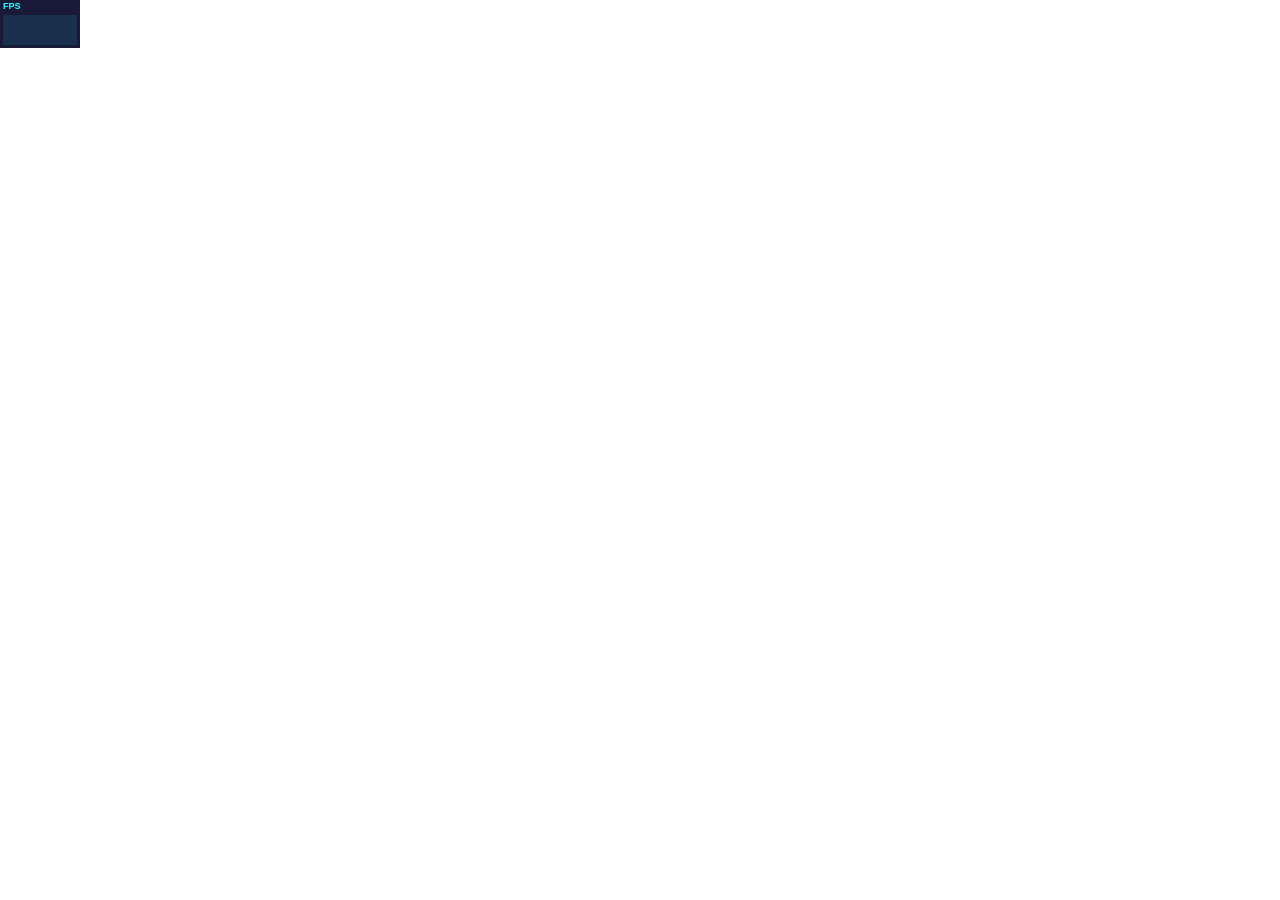
==== index.html @ b57ef677 "test fs" ====
<!--forgive the mess-->
<head>
  <!-- three.js library -->
  <script src='js/three.js'></script>
  <script src="js/stats.min.js"></script>
  <script src = "js/viewportSize-min.js"></script>
  <!-- ar.js -->
  <script src="js/ar.js"></script>
  <script>THREEx.ArToolkitContext.baseURL = 'https://rawgit.com/jeromeetienne/ar.js/master/three.js/'</script>
  <!-- test obj with three.js loader -->
  <!--<script src='js/three.js'></script>-->
  <script src='js/GLTFLoader.js'></script>
  <script src="js/stats.min.js"></script>
  <style>
	canvas {
		display:block;
	}
    body {
        height: 100vh;
        padding: 0;
				margin:0;
				width:100vh;
				position:absolute;
				overflow:hidden;
    }
  </style>
  <title>Study Bear</title>
</head>

<body>
	<script>
	var scene, camera, renderer, clock, deltaTime, totalTime;
	var arToolkitSource, arToolkitContext;
	var markerRoot1;
	var mesh1;
// array of functions for the rendering loop
	var onRenderFcts= [];

	initialize();
	//animate();
	function initialize()
	{
		scene = new THREE.Scene();
		let ambientLight = new THREE.AmbientLight( 0xcccccc, 1.0 );
		scene.add( ambientLight );

		camera = new THREE.Camera();
		scene.add(camera);
		renderer = new THREE.WebGLRenderer({
			antialias : true,
			alpha: true
		});
		renderer.setClearColor(new THREE.Color('lightgrey'), 0)
		var width  = viewportSize.getWidth(),
		height = viewportSize.getHeight();
		renderer.setSize( width, height );
		renderer.domElement.style.position = 'absolute'
		renderer.domElement.style.top = '0px'
		renderer.domElement.style.left = '0px'
		renderer.domElement.style.overflow = 'hidden'

		document.body.appendChild( renderer.domElement );
		clock = new THREE.Clock();
		deltaTime = 0;
		totalTime = 0;

		////////////////////////////////////////////////////////////
		// setup arToolkitSource
		////////////////////////////////////////////////////////////
		arToolkitSource = new THREEx.ArToolkitSource({
			sourceType : 'webcam',
		});
		function onResizeElement()
		{
			arToolkitSource.onResizeElement()
			arToolkitSource.copyElementSizeTo(renderer.domElement)
			if ( arToolkitContext.arController !== null )
			{
				arToolkitSource.copyElementSizeTo(arToolkitContext.arController.canvas)
			}
		}
		arToolkitSource.init(function onReady(){
			onResizeElement()
		});

		// handle resize event
		window.addEventListener('resize', function(){
			onResizeElement()
		});
		////////////////////////////////////////////////////////////
		// setup arToolkitContext
		////////////////////////////////////////////////////////////
		// create atToolkitContext
		arToolkitContext = new THREEx.ArToolkitContext({
			cameraParametersUrl: 'data/camera_para.dat',
			detectionMode: 'mono'
		});
		// copy projection matrix to camera when initialization complete
		arToolkitContext.init( function onCompleted(){
			camera.projectionMatrix.copy( arToolkitContext.getProjectionMatrix() );
		});
		////////////////////////////////////////////////////////////
		// setup markerRoots
		////////////////////////////////////////////////////////////
		// build markerControls
		markerRoot1 = new THREE.Group();
		scene.add(markerRoot1);
		let markerControls1 = new THREEx.ArMarkerControls(arToolkitContext, markerRoot1, {
			type: 'pattern', patternUrl: "data/col60.patt", //60 scaling colored
		})
		let geometry1 = new THREE.PlaneBufferGeometry(1,1, 4,4);
let loader = new THREE.TextureLoader();
// let texture = loader.load( 'images/earth.jpg', render );
let material1 = new THREE.MeshBasicMaterial( { color: 0xd0dcef, opacity: 0.5 } );
mesh1 = new THREE.Mesh( geometry1, material1 );
mesh1.rotation.x = -Math.PI/2;
markerRoot1.add( mesh1 );
		function onProgress(xhr) { console.log( (xhr.loaded / xhr.total * 100) + '% loaded' ); }
		function onError(xhr) { console.log( 'An error happened' ); }

		// build a smoothedControls
			var smoothedRoot = new THREE.Group()
			scene.add(smoothedRoot)
			var smoothedControls = new THREEx.ArSmoothedControls(smoothedRoot, {
				lerpPosition: 0.4,
				lerpQuaternion: 0.3,
				lerpScale: 1,
			})
			onRenderFcts.push(function(delta){
				smoothedControls.update(markerRoot1)
			})

var arWorldRoot = smoothedRoot

var light = new THREE.PointLight( 0xffffff, 1, 100 );
light.position.set( 0, 10, 0 );
light.castShadow = true;
scene.add( light );


var loader2 = new THREE.GLTFLoader();
loader2.load( 'bear/writing2.gltf', function ( gltf ) {
      gltf.scene.animations;
			gltf.scene.scale.set( 0.12, 0.12, 0.12);
			gltf.scene.rotation.x=-1.57
			gltf.scene.rotation.y=-0.55
			gltf.scene.position.x = 0.25;
      gltf.scene.position.y = 0.4;
			gltf.scene.position.z = 0.53;
			arWorldRoot.add(gltf.scene);
      //////////////////////////////////////////////////////////////////////////////////
      	//		animation
      	//////////////////////////////////////////////////////////////////////////////////

      animationMixer = new THREE.AnimationMixer(gltf.scene)
      animation = animationMixer.clipAction( gltf.animations[ 0 ] )
      animation.setLoop( THREE.LoopRepeat )
      animation.play()
      animate();
}, undefined, function ( error ) {
	console.error( error );
} );
}

	// update artoolkit on every frame
onRenderFcts.push(function(){
	if( arToolkitSource.ready === false )	return
	arToolkitContext.update( arToolkitSource.domElement )
})

//////////////////////////////////////////////////////////////////////////////////
	//		render the whole thing on the page
	//////////////////////////////////////////////////////////////////////////////////
var stats = new Stats();
document.body.appendChild( stats.dom );
// render the scene
onRenderFcts.push(function(){
	renderer.render( scene, camera );
	stats.update();
})



function animate() {
      requestAnimationFrame( animate );
      var delta = clock.getDelta();
      animationMixer.update( delta );
      renderer.render( scene, camera );
    }

// run the rendering loop
	var lastTimeMsec= null
	requestAnimationFrame(function animate(nowMsec){
		// keep looping
		requestAnimationFrame( animate );
		// measure time
		lastTimeMsec	= lastTimeMsec || nowMsec-1000/60
		var deltaMsec	= Math.min(200, nowMsec - lastTimeMsec)
		lastTimeMsec	= nowMsec
		// call each update function
		onRenderFcts.forEach(function(onRenderFct){
			onRenderFct(deltaMsec/1000, nowMsec/1000)
		})
	})
	</script>
</body>
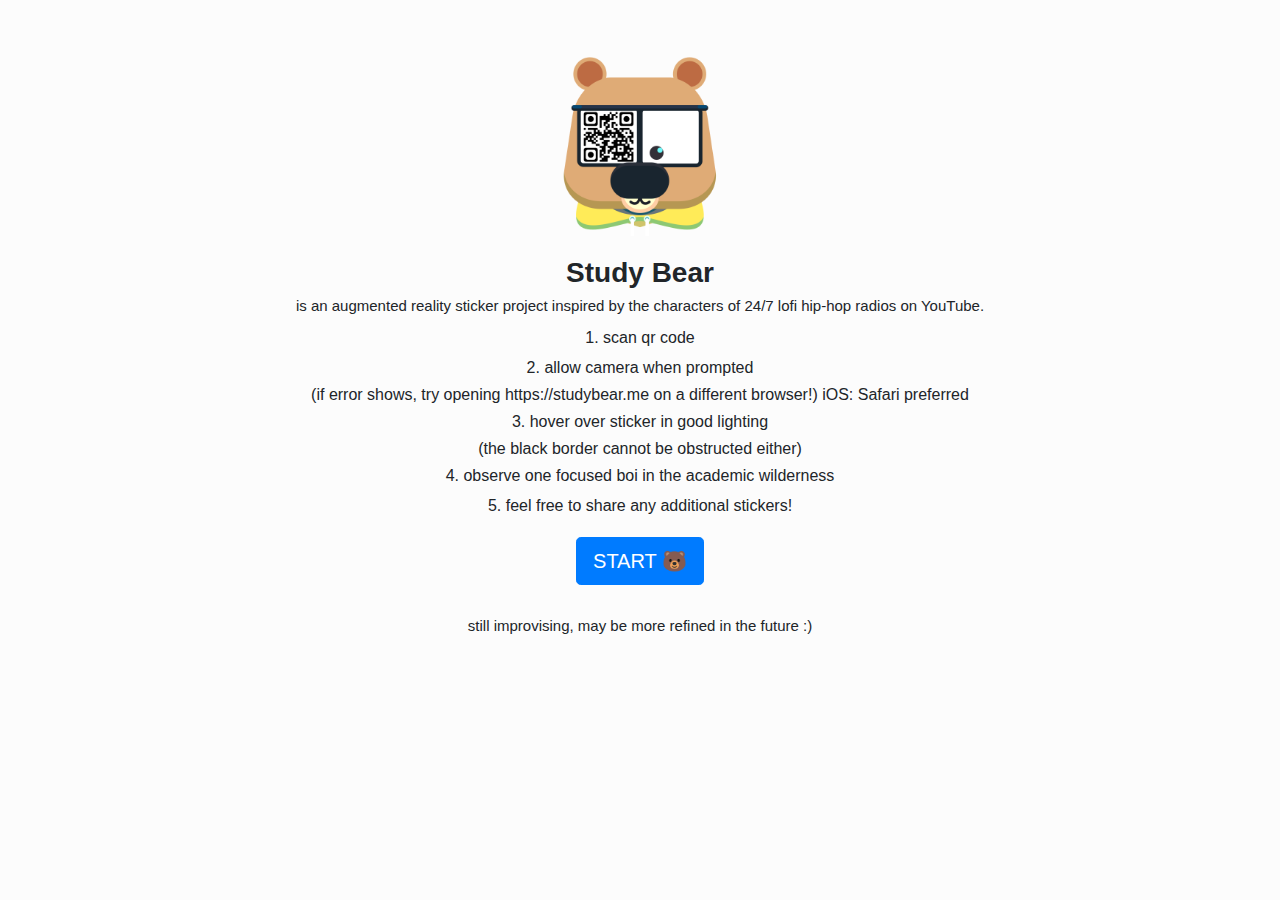
==== commit 92164aa6: "test fs" ====
--- a/index.html
+++ b/index.html
@@ -1,206 +1,41 @@
-<!--forgive the mess-->
-<head>
-  <!-- three.js library -->
-  <script src='js/three.js'></script>
-  <script src="js/stats.min.js"></script>
-  <script src = "js/viewportSize-min.js"></script>
-  <!-- ar.js -->
-  <script src="js/ar.js"></script>
-  <script>THREEx.ArToolkitContext.baseURL = 'https://rawgit.com/jeromeetienne/ar.js/master/three.js/'</script>
-  <!-- test obj with three.js loader -->
-  <!--<script src='js/three.js'></script>-->
-  <script src='js/GLTFLoader.js'></script>
-  <script src="js/stats.min.js"></script>
-  <style>
-	canvas {
-		display:block;
-	}
-    body {
-        height: 100vh;
-        padding: 0;
-				margin:0;
-				width:100vh;
-				position:absolute;
-				overflow:hidden;
-    }
-  </style>
-  <title>Study Bear</title>
-</head>
+<!DOCTYPE html>
+<html lang="en">
+  <head>
+    <meta charset="utf-8">
+    <meta name="viewport" content="width=device-width, initial-scale=1, shrink-to-fit=no">
 
-<body>
-	<script>
-	var scene, camera, renderer, clock, deltaTime, totalTime;
-	var arToolkitSource, arToolkitContext;
-	var markerRoot1;
-	var mesh1;
-// array of functions for the rendering loop
-	var onRenderFcts= [];
+    <!-- Bootstrap CSS -->
+    <link rel="stylesheet" href="https://stackpath.bootstrapcdn.com/bootstrap/4.3.1/css/bootstrap.min.css" integrity="sha384-ggOyR0iXCbMQv3Xipma34MD+dH/1fQ784/j6cY/iJTQUOhcWr7x9JvoRxT2MZw1T" crossorigin="anonymous">
+    <link rel="stylesheet" href="css/edit.css">
+    <title>Study Bear</title>
+  </head>
+  <body>
+    <div class="center-div">
+    <div class="col-xs-1" align="center">
+    <img src = "img/test.png" width="18%" style ="padding-top:5%;">
+    <h3 style="font-weight:700; padding-top:20px;">Study Bear</h3>
+    <h6 style="font-size:15px;"> is an augmented reality sticker project inspired by the characters of 24/7 lofi hip-hop radios on YouTube.</h6>
+    <ul class = "list-unstyled">
+      <li>1.	scan qr code</li>
+      <li>2.	allow camera when prompted</li>
+      <caption style="font-size:15px">(if error shows, try opening https://studybear.me on a different browser!)
+      iOS: Safari preferred</caption>
+      <li>3.	hover over sticker in good lighting</li>
+      <caption style="font-size:15px">(the black border cannot be obstructed either)</caption>
+      <li>4.	observe one focused boi in the academic wilderness</li>
+      <li>5. feel free to share any additional stickers!</li>
+  </ul>
+  <a href="bear.html"><button type="button" class="btn btn-primary btn-lg">START &#128059;</button></a>
+  <footer>
+  <p style="padding-top:30px; font-size:15px;">still improvising, may be more refined in the future :)</p>
+  </footer>
+</div>
+</div>
 
-	initialize();
-	//animate();
-	function initialize()
-	{
-		scene = new THREE.Scene();
-		let ambientLight = new THREE.AmbientLight( 0xcccccc, 1.0 );
-		scene.add( ambientLight );
-
-		camera = new THREE.Camera();
-		scene.add(camera);
-		renderer = new THREE.WebGLRenderer({
-			antialias : true,
-			alpha: true
-		});
-		renderer.setClearColor(new THREE.Color('lightgrey'), 0)
-		var width  = viewportSize.getWidth(),
-		height = viewportSize.getHeight();
-		renderer.setSize( width, height );
-		renderer.domElement.style.position = 'absolute'
-		renderer.domElement.style.top = '0px'
-		renderer.domElement.style.left = '0px'
-		renderer.domElement.style.overflow = 'hidden'
-
-		document.body.appendChild( renderer.domElement );
-		clock = new THREE.Clock();
-		deltaTime = 0;
-		totalTime = 0;
-
-		////////////////////////////////////////////////////////////
-		// setup arToolkitSource
-		////////////////////////////////////////////////////////////
-		arToolkitSource = new THREEx.ArToolkitSource({
-			sourceType : 'webcam',
-		});
-		function onResizeElement()
-		{
-			arToolkitSource.onResizeElement()
-			arToolkitSource.copyElementSizeTo(renderer.domElement)
-			if ( arToolkitContext.arController !== null )
-			{
-				arToolkitSource.copyElementSizeTo(arToolkitContext.arController.canvas)
-			}
-		}
-		arToolkitSource.init(function onReady(){
-			onResizeElement()
-		});
-
-		// handle resize event
-		window.addEventListener('resize', function(){
-			onResizeElement()
-		});
-		////////////////////////////////////////////////////////////
-		// setup arToolkitContext
-		////////////////////////////////////////////////////////////
-		// create atToolkitContext
-		arToolkitContext = new THREEx.ArToolkitContext({
-			cameraParametersUrl: 'data/camera_para.dat',
-			detectionMode: 'mono'
-		});
-		// copy projection matrix to camera when initialization complete
-		arToolkitContext.init( function onCompleted(){
-			camera.projectionMatrix.copy( arToolkitContext.getProjectionMatrix() );
-		});
-		////////////////////////////////////////////////////////////
-		// setup markerRoots
-		////////////////////////////////////////////////////////////
-		// build markerControls
-		markerRoot1 = new THREE.Group();
-		scene.add(markerRoot1);
-		let markerControls1 = new THREEx.ArMarkerControls(arToolkitContext, markerRoot1, {
-			type: 'pattern', patternUrl: "data/col60.patt", //60 scaling colored
-		})
-		let geometry1 = new THREE.PlaneBufferGeometry(1,1, 4,4);
-let loader = new THREE.TextureLoader();
-// let texture = loader.load( 'images/earth.jpg', render );
-let material1 = new THREE.MeshBasicMaterial( { color: 0xd0dcef, opacity: 0.5 } );
-mesh1 = new THREE.Mesh( geometry1, material1 );
-mesh1.rotation.x = -Math.PI/2;
-markerRoot1.add( mesh1 );
-		function onProgress(xhr) { console.log( (xhr.loaded / xhr.total * 100) + '% loaded' ); }
-		function onError(xhr) { console.log( 'An error happened' ); }
-
-		// build a smoothedControls
-			var smoothedRoot = new THREE.Group()
-			scene.add(smoothedRoot)
-			var smoothedControls = new THREEx.ArSmoothedControls(smoothedRoot, {
-				lerpPosition: 0.4,
-				lerpQuaternion: 0.3,
-				lerpScale: 1,
-			})
-			onRenderFcts.push(function(delta){
-				smoothedControls.update(markerRoot1)
-			})
-
-var arWorldRoot = smoothedRoot
-
-var light = new THREE.PointLight( 0xffffff, 1, 100 );
-light.position.set( 0, 10, 0 );
-light.castShadow = true;
-scene.add( light );
-
-
-var loader2 = new THREE.GLTFLoader();
-loader2.load( 'bear/writing2.gltf', function ( gltf ) {
-      gltf.scene.animations;
-			gltf.scene.scale.set( 0.12, 0.12, 0.12);
-			gltf.scene.rotation.x=-1.57
-			gltf.scene.rotation.y=-0.55
-			gltf.scene.position.x = 0.25;
-      gltf.scene.position.y = 0.4;
-			gltf.scene.position.z = 0.53;
-			arWorldRoot.add(gltf.scene);
-      //////////////////////////////////////////////////////////////////////////////////
-      	//		animation
-      	//////////////////////////////////////////////////////////////////////////////////
-
-      animationMixer = new THREE.AnimationMixer(gltf.scene)
-      animation = animationMixer.clipAction( gltf.animations[ 0 ] )
-      animation.setLoop( THREE.LoopRepeat )
-      animation.play()
-      animate();
-}, undefined, function ( error ) {
-	console.error( error );
-} );
-}
-
-	// update artoolkit on every frame
-onRenderFcts.push(function(){
-	if( arToolkitSource.ready === false )	return
-	arToolkitContext.update( arToolkitSource.domElement )
-})
-
-//////////////////////////////////////////////////////////////////////////////////
-	//		render the whole thing on the page
-	//////////////////////////////////////////////////////////////////////////////////
-var stats = new Stats();
-document.body.appendChild( stats.dom );
-// render the scene
-onRenderFcts.push(function(){
-	renderer.render( scene, camera );
-	stats.update();
-})
-
-
-
-function animate() {
-      requestAnimationFrame( animate );
-      var delta = clock.getDelta();
-      animationMixer.update( delta );
-      renderer.render( scene, camera );
-    }
-
-// run the rendering loop
-	var lastTimeMsec= null
-	requestAnimationFrame(function animate(nowMsec){
-		// keep looping
-		requestAnimationFrame( animate );
-		// measure time
-		lastTimeMsec	= lastTimeMsec || nowMsec-1000/60
-		var deltaMsec	= Math.min(200, nowMsec - lastTimeMsec)
-		lastTimeMsec	= nowMsec
-		// call each update function
-		onRenderFcts.forEach(function(onRenderFct){
-			onRenderFct(deltaMsec/1000, nowMsec/1000)
-		})
-	})
-	</script>
-</body>
+    <!-- Optional JavaScript -->
+    <!-- jQuery first, then Popper.js, then Bootstrap JS -->
+    <script src="https://code.jquery.com/jquery-3.3.1.slim.min.js" integrity="sha384-q8i/X+965DzO0rT7abK41JStQIAqVgRVzpbzo5smXKp4YfRvH+8abtTE1Pi6jizo" crossorigin="anonymous"></script>
+    <script src="https://cdnjs.cloudflare.com/ajax/libs/popper.js/1.14.7/umd/popper.min.js" integrity="sha384-UO2eT0CpHqdSJQ6hJty5KVphtPhzWj9WO1clHTMGa3JDZwrnQq4sF86dIHNDz0W1" crossorigin="anonymous"></script>
+    <script src="https://stackpath.bootstrapcdn.com/bootstrap/4.3.1/js/bootstrap.min.js" integrity="sha384-JjSmVgyd0p3pXB1rRibZUAYoIIy6OrQ6VrjIEaFf/nJGzIxFDsf4x0xIM+B07jRM" crossorigin="anonymous"></script>
+  </body>
+</html>
--- a/css/edit.css
+++ b/css/edit.css
@@ -0,0 +1,20 @@
+body
+{
+  background-color: #fcfcfc;
+}
+.center-div
+{
+  position: absolute;
+  margin: auto;
+  top: 0;
+  right: 0;
+  bottom: 0;
+  left: 0;
+  width: 80%;
+  height: 100%;
+}
+
+li{
+  line-height: 30px;
+  font-weight: 500;
+}
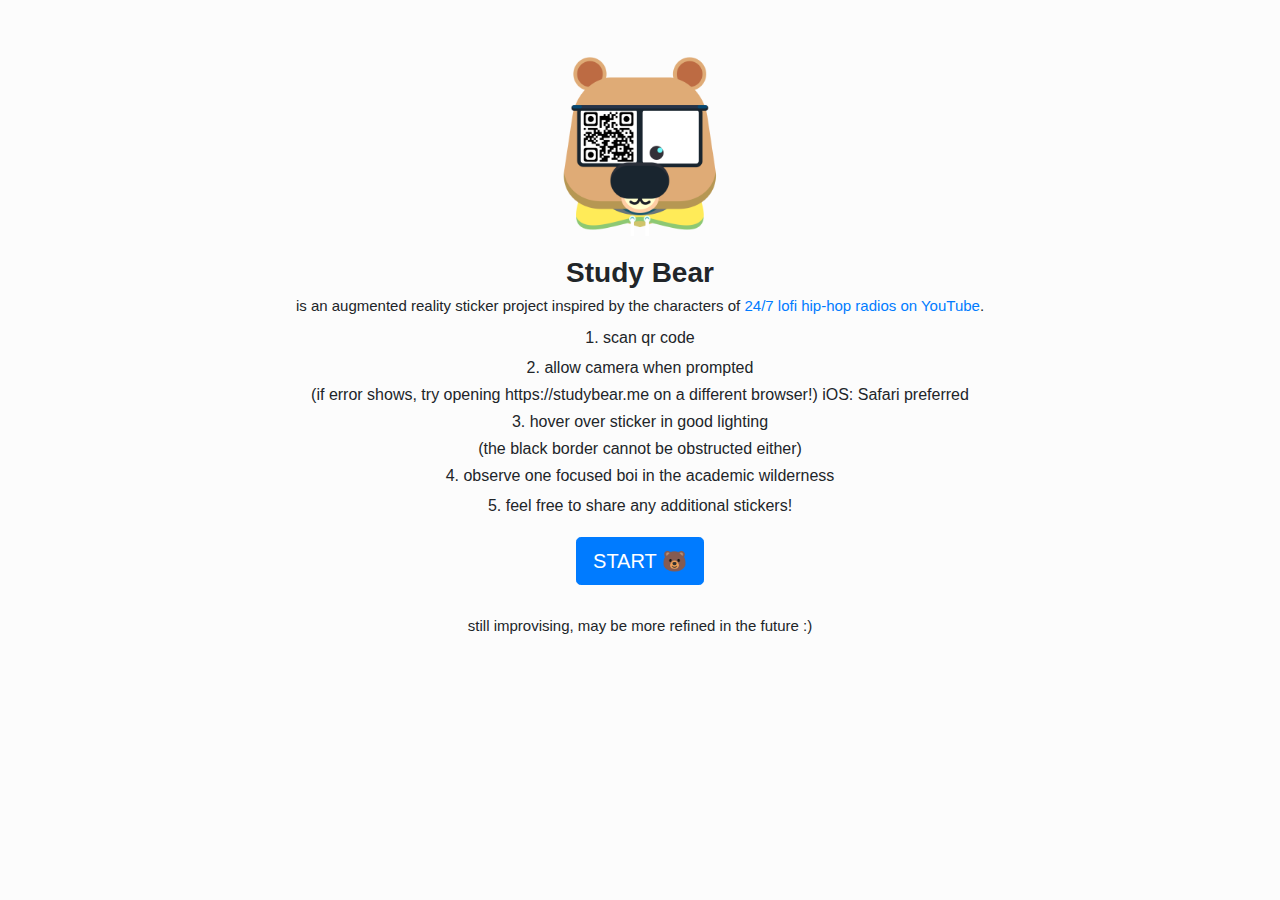
==== commit 242a785a: "test fs" ====
--- a/index.html
+++ b/index.html
@@ -14,7 +14,7 @@
     <div class="col-xs-1" align="center">
     <img src = "img/test.png" width="18%" style ="padding-top:5%;">
     <h3 style="font-weight:700; padding-top:20px;">Study Bear</h3>
-    <h6 style="font-size:15px;"> is an augmented reality sticker project inspired by the characters of 24/7 lofi hip-hop radios on YouTube.</h6>
+    <h6 style="font-size:15px;"> is an augmented reality sticker project inspired by the characters of <a href= "https://www.youtube.com/watch?v=hHW1oY26kxQ"> 24/7 lofi hip-hop radios on YouTube</a>.</h6>
     <ul class = "list-unstyled">
       <li>1.	scan qr code</li>
       <li>2.	allow camera when prompted</li>
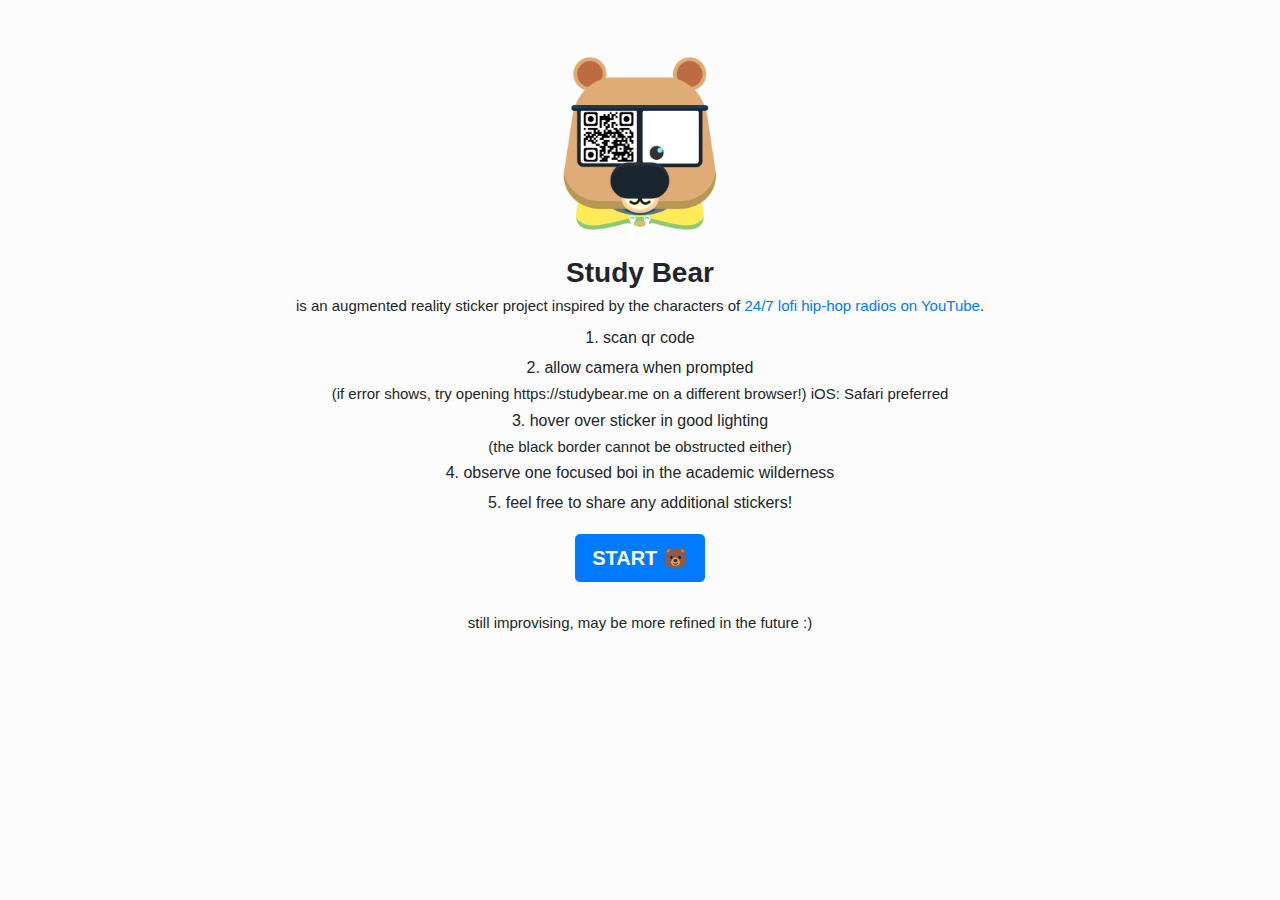
==== commit e1ada0fc: "test fs" ====
--- a/index.html
+++ b/index.html
@@ -18,16 +18,16 @@
     <ul class = "list-unstyled">
       <li>1.	scan qr code</li>
       <li>2.	allow camera when prompted</li>
-      <caption style="font-size:15px">(if error shows, try opening https://studybear.me on a different browser!)
-      iOS: Safari preferred</caption>
+      <p style="font-size:15px; font-weight:100; padding:0; margin:0;">(if error shows, try opening https://studybear.me on a different browser!)
+      iOS: Safari preferred</p>
       <li>3.	hover over sticker in good lighting</li>
-      <caption style="font-size:15px">(the black border cannot be obstructed either)</caption>
+      <p style="font-size:15px; font-weight:100; padding:0; margin:0;">(the black border cannot be obstructed either)</p>
       <li>4.	observe one focused boi in the academic wilderness</li>
       <li>5. feel free to share any additional stickers!</li>
   </ul>
-  <a href="bear.html"><button type="button" class="btn btn-primary btn-lg">START &#128059;</button></a>
+  <a href="bear.html"><button type="button" class="btn btn-primary btn-lg" style="font-weight:600">START &#128059;</button></a>
   <footer>
-  <p style="padding-top:30px; font-size:15px;">still improvising, may be more refined in the future :)</p>
+  <p style="padding-top:30px; font-size:15px; font-weight:200;">still improvising, may be more refined in the future :)</p>
   </footer>
 </div>
 </div>
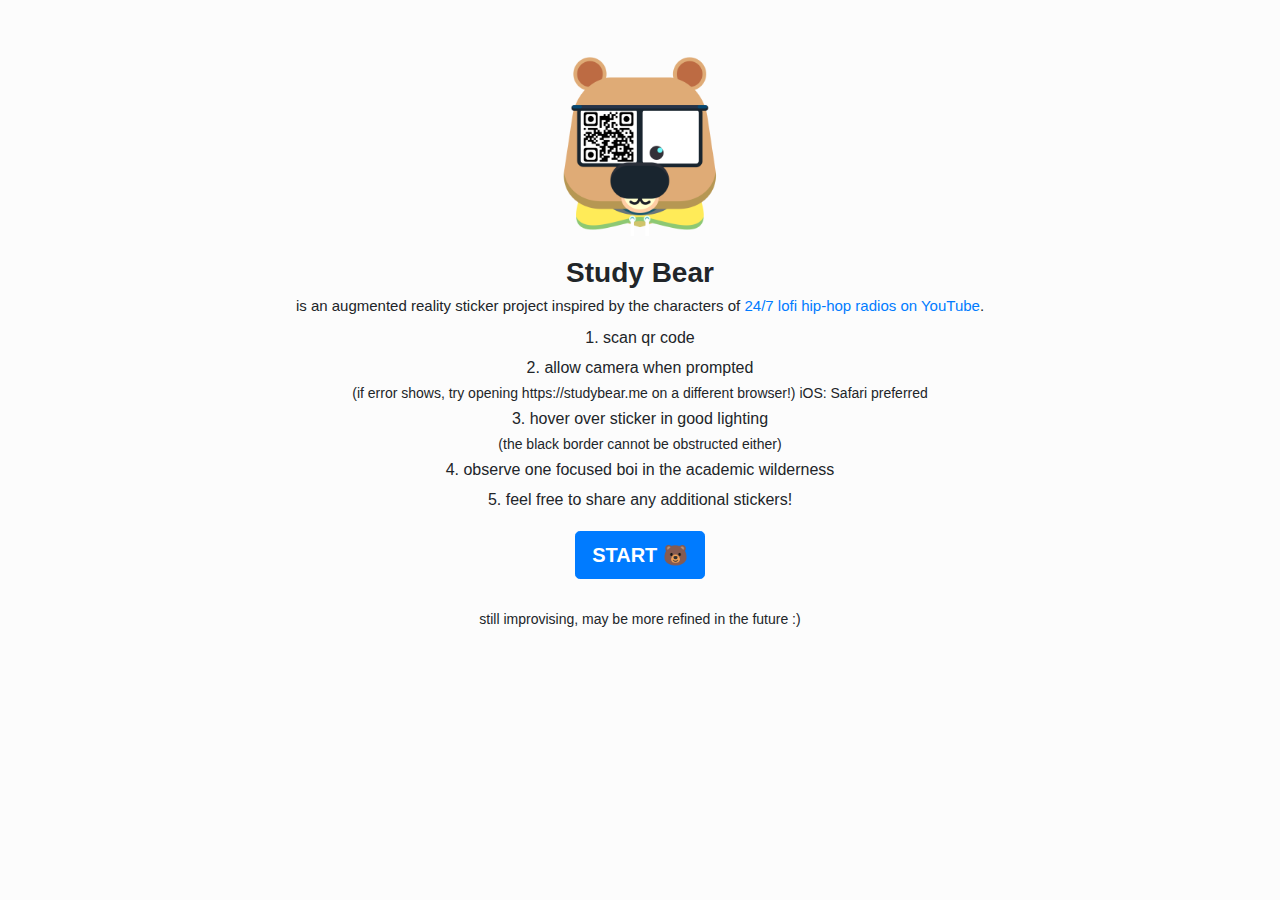
==== commit c33a293a: "test fs" ====
--- a/index.html
+++ b/index.html
@@ -18,16 +18,16 @@
     <ul class = "list-unstyled">
       <li>1.	scan qr code</li>
       <li>2.	allow camera when prompted</li>
-      <p style="font-size:15px; font-weight:100; padding:0; margin:0;">(if error shows, try opening https://studybear.me on a different browser!)
+      <p style="font-size:14px; font-weight:100; padding:0; margin:0;">(if error shows, try opening https://studybear.me on a different browser!)
       iOS: Safari preferred</p>
       <li>3.	hover over sticker in good lighting</li>
-      <p style="font-size:15px; font-weight:100; padding:0; margin:0;">(the black border cannot be obstructed either)</p>
+      <p style="font-size:14px; font-weight:100; padding:0; margin:0;">(the black border cannot be obstructed either)</p>
       <li>4.	observe one focused boi in the academic wilderness</li>
       <li>5. feel free to share any additional stickers!</li>
   </ul>
   <a href="bear.html"><button type="button" class="btn btn-primary btn-lg" style="font-weight:600">START &#128059;</button></a>
   <footer>
-  <p style="padding-top:30px; font-size:15px; font-weight:200;">still improvising, may be more refined in the future :)</p>
+  <p style="padding-top:30px; font-size:14px; font-weight:200;">still improvising, may be more refined in the future :)</p>
   </footer>
 </div>
 </div>
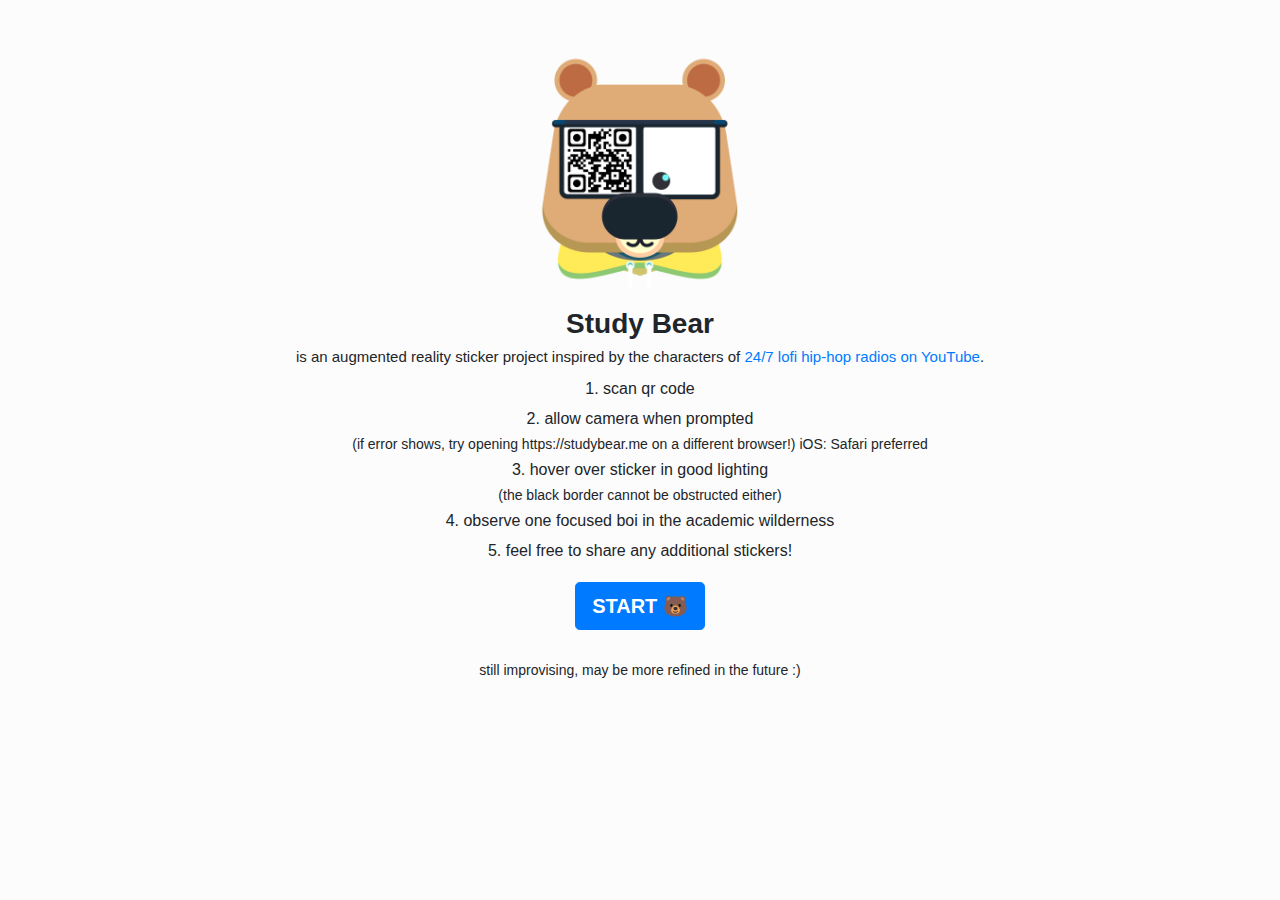
==== commit a2a97ab0: "test fs" ====
--- a/index.html
+++ b/index.html
@@ -12,7 +12,7 @@
   <body>
     <div class="center-div">
     <div class="col-xs-1" align="center">
-    <img src = "img/test.png" width="18%" style ="padding-top:5%;">
+    <img src = "img/test.png" width="23%" style ="padding-top:5%;">
     <h3 style="font-weight:700; padding-top:20px;">Study Bear</h3>
     <h6 style="font-size:15px;"> is an augmented reality sticker project inspired by the characters of <a href= "https://www.youtube.com/watch?v=hHW1oY26kxQ"> 24/7 lofi hip-hop radios on YouTube</a>.</h6>
     <ul class = "list-unstyled">
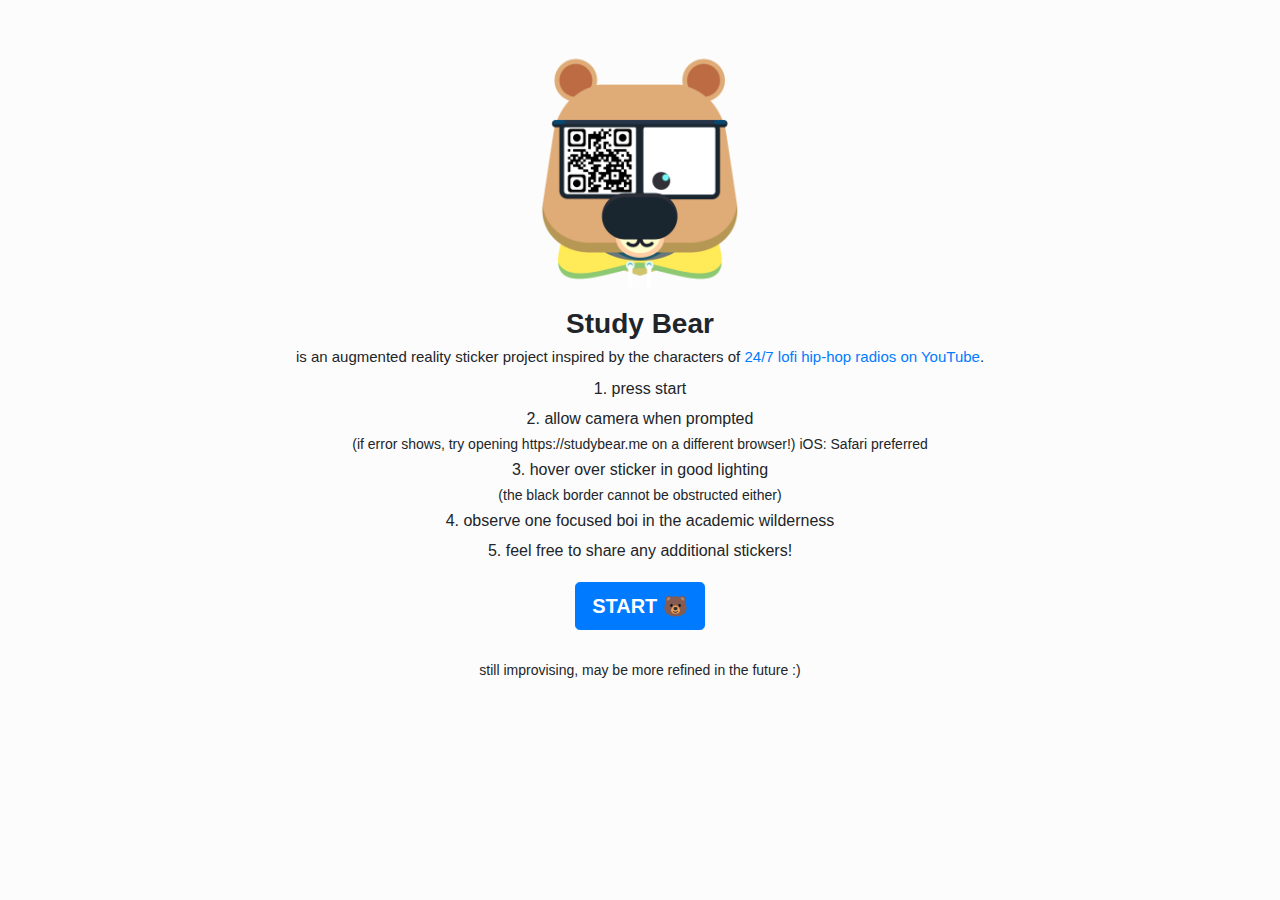
==== commit e127a754: "test" ====
--- a/index.html
+++ b/index.html
@@ -16,7 +16,7 @@
     <h3 style="font-weight:700; padding-top:20px;">Study Bear</h3>
     <h6 style="font-size:15px;"> is an augmented reality sticker project inspired by the characters of <a href= "https://www.youtube.com/watch?v=hHW1oY26kxQ"> 24/7 lofi hip-hop radios on YouTube</a>.</h6>
     <ul class = "list-unstyled">
-      <li>1.	scan qr code</li>
+      <li>1.	press start</li>
       <li>2.	allow camera when prompted</li>
       <p style="font-size:14px; font-weight:100; padding:0; margin:0;">(if error shows, try opening https://studybear.me on a different browser!)
       iOS: Safari preferred</p>
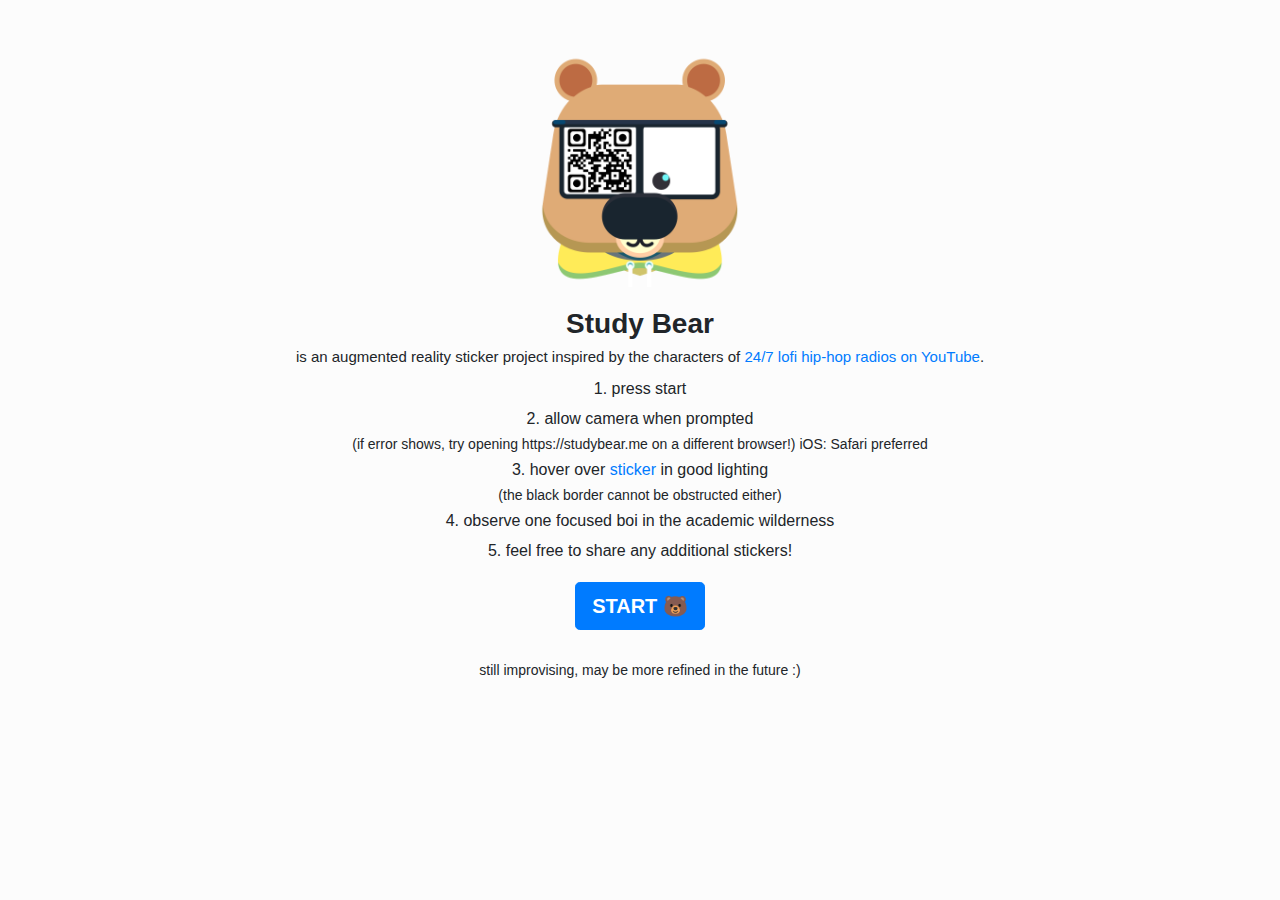
==== commit 483a71fe: "test" ====
--- a/index.html
+++ b/index.html
@@ -20,7 +20,7 @@
       <li>2.	allow camera when prompted</li>
       <p style="font-size:14px; font-weight:100; padding:0; margin:0;">(if error shows, try opening https://studybear.me on a different browser!)
       iOS: Safari preferred</p>
-      <li>3.	hover over sticker in good lighting</li>
+      <li>3.	hover over <a href = "markers/bear.png">sticker</a> in good lighting</li>
       <p style="font-size:14px; font-weight:100; padding:0; margin:0;">(the black border cannot be obstructed either)</p>
       <li>4.	observe one focused boi in the academic wilderness</li>
       <li>5. feel free to share any additional stickers!</li>
